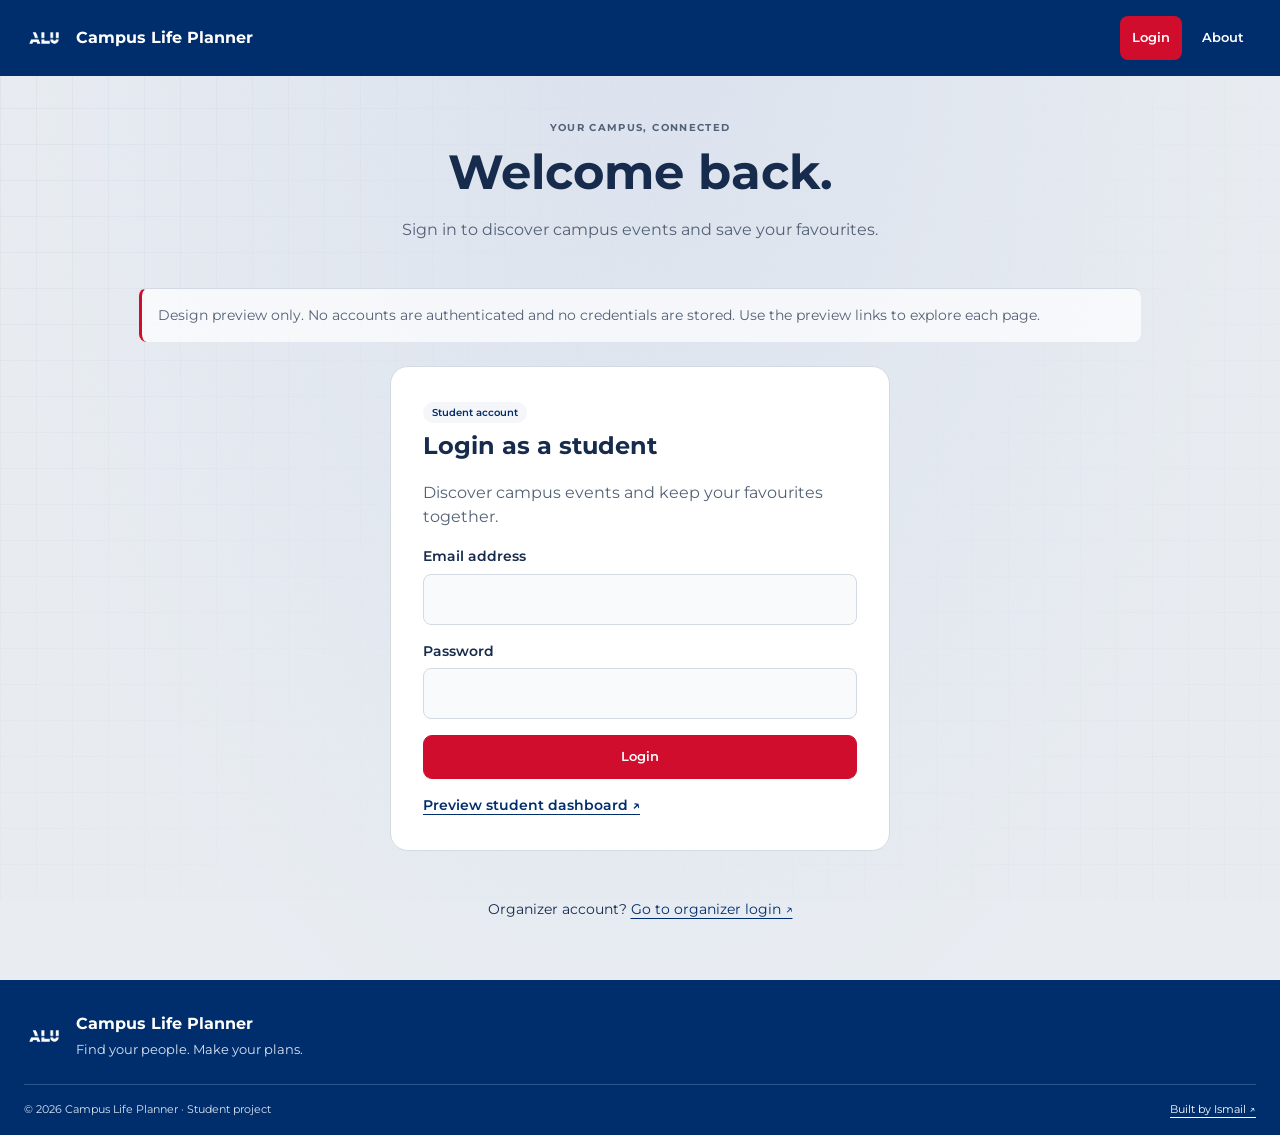
==== login.html @ 7268308b "Add event SVGs, HTML pages, and initial data structure for Campus Life Planner - Created SVG files f" ====
<!DOCTYPE html>
<html lang="en"><head><meta charset="UTF-8"><meta name="viewport" content="width=device-width, initial-scale=1.0">
<title>Student login — Campus Life Planner</title><link rel="stylesheet" href="styles/main.css"><link rel="stylesheet" href="styles/organizer.css">
<link rel="stylesheet" href="https://fonts.googleapis.com/css2?family=Montserrat:wght@400;500;600;700;800&display=swap"></head>
<body class="student-page login-page"><a class="skip-link" href="#main-content">Skip to main content</a>
<header><div class="logo"><img src="White_WOName.png" alt="" width="40" height="40"><h1>Campus Life Planner</h1></div><nav aria-label="Main navigation"><a href="login.html" aria-current="page">Login</a><a href="index.html#about">About</a></nav></header><main id="main-content" tabindex="-1"><div class="login-intro"><p class="eyebrow">YOUR CAMPUS, CONNECTED</p><h2>Welcome back.</h2><p class="muted">Sign in to discover campus events and save your favourites.</p></div><p class="prototype-note">Design preview only. No accounts are authenticated and no credentials are stored. Use the preview links to explore each page.</p><div class="login-grid single-login"><section class="admin-panel" aria-labelledby="student-heading"><span class="event-tag">Student account</span><h2 id="student-heading">Login as a student</h2><p class="muted">Discover campus events and keep your favourites together.</p><form><div class="form-field"><label for="student-email">Email address</label><input type="email" id="student-email" autocomplete="username" required></div><div class="form-field"><label for="student-password">Password</label><input type="password" id="student-password" autocomplete="current-password" required></div><button class="button-primary" type="submit" disabled>Login</button></form><a class="preview-link" href="index.html">Preview student dashboard ↗</a></section></div><p class="account-switch">Organizer account? <a href="organizer-login.html">Go to organizer login ↗</a></p></main><footer><div class="footer-content"><div class="footer-brand"><img src="White_WOName.png" alt="" width="40" height="40"><div><strong>Campus Life Planner</strong><p>Find your people. Make your plans.</p></div></div><div class="footer-bottom"><span>© 2026 Campus Life Planner · Student project</span><a href="https://github.com/Ismail-Nd">Built by Ismail ↗</a></div></div></footer></body></html>
---- styles/main.css ----
/* Luma-inspired layout; ALU navy/red palette. Student pages only. */
.student-page {
    --navy: #002e6d;
    --red: #d00d2d;
    --text: #172b4d;
    --muted: #536176;
    --border: #d3dae3;
    position: relative;
    isolation: isolate;
    margin: 0;
    font-family: Montserrat, system-ui, sans-serif;
    line-height: 1.55;
    color: var(--text);
    background: radial-gradient(ellipse at 50% 0, #dce3ef, transparent 650px), #e9edf2;
}

.student-page *,
.student-page *::before,
.student-page *::after {
    box-sizing: border-box;
}

.student-page::before,
.student-page::after {
    content: '';
    position: fixed;
    inset: 0;
    z-index: -1;
    pointer-events: none;
}

.student-page::before {
    background: url('../assets/noise.svg') repeat;
    opacity: .045;
}

.student-page::after {
    background-image: linear-gradient(#002e6d18 1px, transparent 1px), linear-gradient(90deg, #002e6d18 1px, transparent 1px);
    background-size: 36px 36px;
    mask-image: linear-gradient(115deg, #000, #0003 35%, transparent 55%, #0008);
    opacity: .4;
}

.student-page [hidden] {
    display: none !important;
}

.student-page :focus-visible {
    outline: 1px solid var(--navy);
    outline-offset: 4px;
}

.student-page h1,
.student-page h2,
.student-page h3 {
    line-height: 1.2;
}

.student-page a {
    color: var(--navy);
    text-underline-offset: 4px;
}

.student-page a:hover {
    color: var(--red);
}

.student-page button,
.student-page input,
.student-page select {
    font: inherit;
}

.student-page button {
    cursor: pointer;
}

.student-page .visually-hidden {
    position: absolute;
    width: 1px;
    height: 1px;
    padding: 0;
    margin: -1px;
    overflow: hidden;
    clip-path: inset(50%);
    white-space: nowrap;
    border: 0;
}

.student-page .skip-link {
    position: absolute;
    top: .5rem;
    left: .5rem;
    z-index: 20;
    padding: .75rem 1rem;
    background: var(--navy);
    color: white;
    transform: translateY(-200%);
}

.student-page .skip-link:focus {
    transform: translateY(0);
}

.student-page header {
    display: flex;
    flex-wrap: wrap;
    align-items: center;
    justify-content: space-between;
    gap: 1rem;
    padding: 1rem;
    background: var(--navy);
    color: white;
}

.student-page .logo {
    display: flex;
    align-items: center;
    gap: .75rem;
}

.student-page .logo img {
    object-fit: contain;
}

.student-page .logo h1 {
    font-size: 1rem;
    margin: 0;
}

.student-page nav {
    display: flex;
    flex-wrap: wrap;
    gap: .25rem;
}

.student-page nav a {
    display: inline-flex;
    align-items: center;
    min-height: 44px;
    padding: 10px 12px;
    color: white;
    font-size: .8rem;
    font-weight: 600;
    border-radius: 8px;
    text-decoration: none;
    transition: background-color 180ms ease;
}

.student-page nav a:hover,
.student-page nav a:focus-visible,
.student-page nav a[aria-current='page'] {
    background: var(--red);
    color: white;
}

.student-page header :focus-visible,
.student-page footer :focus-visible {
    outline-color: white;
}

.student-page main {
    width: 100%;
    max-width: 1400px;
    margin-inline: auto;
    min-height: 65vh;
    padding: 1.5rem 16px;
}

.student-page section {
    margin-bottom: 2rem;
    scroll-margin-top: 1rem;
}

.student-page .page-topbar {
    display: flex;
    flex-wrap: wrap;
    align-items: center;
    justify-content: space-between;
    gap: 1rem;
    margin-bottom: 1.75rem;
}

.student-page .page-topbar h2 {
    font-size: clamp(1.75rem, 3.5vw, 2.5rem);
    margin: 0;
    letter-spacing: -.03em;
}

.student-page .eyebrow {
    font-size: .65rem;
    font-weight: 700;
    letter-spacing: .13em;
    color: var(--muted);
    margin: 0 0 .35rem;
}

.student-page .page-actions {
    display: flex;
    flex-wrap: wrap;
    gap: .65rem;
}

.student-page .button-primary,
.student-page .button-secondary,
.student-page .icon-button {
    display: inline-flex;
    align-items: center;
    justify-content: center;
    min-height: 44px;
    padding: 10px 16px;
    border-radius: 9px;
    border: 1px solid var(--border);
    font-size: .8rem;
    font-weight: 600;
    text-decoration: none;
    gap: .5rem;
}

.student-page .button-primary {
    background: var(--red);
    color: white;
    border-color: var(--red);
    transition: background-color 180ms ease;
}

.student-page .button-primary:hover {
    color: white;
    background: #b30b27;
}

.student-page .button-secondary,
.student-page .icon-button {
    background: #f7f8fa;
    color: var(--navy);
}

.student-page .button-secondary:hover,
.student-page .icon-button:hover {
    background: #e5ebf3;
    color: var(--navy);
}

.student-page .icon-button {
    width: 44px;
    padding: 8px;
    font-size: 1.1rem;
}

.student-page .section-heading {
    display: flex;
    align-items: center;
    justify-content: space-between;
    flex-wrap: wrap;
    gap: .75rem;
    margin-bottom: 1rem;
}

.student-page .section-heading h2 {
    margin: 0;
    font-size: 1.4rem;
}

.student-page .muted {
    color: var(--muted);
}

.student-page .small {
    font-size: .75rem;
}

.student-page .recommended {
    display: flex;
    flex-direction: column;
    align-items: flex-start;
    gap: 1.25rem;
    background: #fff;
    padding: 1rem;
    border: 1px solid var(--border);
    border-radius: 18px;
    box-shadow: 0 6px 24px #002e6d06;
}

.student-page .recommended-image {
    width: 100%;
    min-width: 0;
    border-radius: 12px;
    overflow: hidden;
}

.student-page .recommended-image img {
    display: block;
    width: 100%;
    height: auto;
}

.student-page .recommended-description {
    flex: 1;
    min-width: 0;
}

.student-page .recommended-description h3 {
    font-size: clamp(1.4rem, 3vw, 2rem);
    color: var(--navy);
    margin: .75rem 0;
}

.student-page .recommended-description>p {
    max-width: 65ch;
    font-size: .9rem;
    color: var(--muted);
}

.student-page .event-facts {
    display: grid;
    grid-template-columns: auto minmax(0, 1fr);
    gap: 0 1rem;
    margin: 1rem 0;
    font-size: .8rem;
}

.student-page .event-facts dt,
.student-page .event-facts dd {
    padding: .6rem 0;
    margin: 0;
    border-bottom: 1px solid #e0e5ec;
}

.student-page .event-facts dt {
    color: var(--muted);
}

.student-page .event-facts dd {
    font-weight: 600;
    overflow-wrap: anywhere;
}

.student-page .carousel-controls {
    display: flex;
    justify-content: space-between;
    gap: 1rem;
    align-items: center;
    margin-top: .75rem;
}

.student-page .carousel-dots,
.student-page .carousel-buttons {
    display: flex;
    align-items: center;
    gap: .5rem;
}

.student-page .carousel-dot {
    width: 28px;
    height: 32px;
    padding: 8px;
    background: transparent;
    border: 0;
}

.student-page .carousel-dot::before {
    content: '';
    display: block;
    width: 8px;
    height: 8px;
    border-radius: 50%;
    background: #a4b1c4;
}

.student-page .carousel-dot[aria-current='true']::before {
    background: var(--red);
}

.student-page .search-filter {
    display: flex;
    flex-direction: column;
    gap: 1rem;
    padding: 0;
    border: 0;
    background: transparent;
    margin-bottom: 1.25rem;
}

.student-page .search {
    position: relative;
    width: 100%;
    max-width: 520px;
    min-width: 0;
}

.student-page .filter-group {
    display: flex;
    flex-wrap: wrap;
    align-items: flex-end;
    gap: .65rem;
    width: 100%;
}

.student-page .filter-field {
    flex: 1 1 125px;
    min-width: 0;
}

.student-page .filter-field label {
    display: block;
    font-size: .65rem;
    font-weight: 600;
    color: var(--muted);
    margin: 0 0 .25rem;
}

.student-page .search input,
.student-page .filter-field input,
.student-page .filter-field select {
    width: 100%;
    min-height: 44px;
    padding: 10px 12px;
    background: #fff;
    color: var(--text);
    border: 1px solid var(--border);
    border-radius: 8px;
    font-size: .75rem;
    min-width: 0;
}

.student-page .filter-field select {
    padding-right: 30px;
}

.student-page .search input {
    padding-left: 40px;
}

.student-page .search-icon {
    position: absolute;
    top: 50%;
    left: 12px;
    transform: translateY(-50%);
    width: 18px;
    height: 18px;
    pointer-events: none;
}

.student-page .error {
    color: #a30c26;
    font-size: .8rem;
}

.student-page .error:empty {
    display: none;
}

.student-page .event-list {
    display: flex;
    flex-wrap: wrap;
    gap: 1rem;
}

.student-page .event-card {
    flex: 0 1 100%;
    min-width: 0;
    display: flex;
    flex-direction: column;
    overflow: hidden;
    background: #fff;
    border: 5px solid #fff;
    border-radius: 25px;
    box-shadow: 0 5px 14px #001b4024;
    transition: box-shadow 180ms ease, border-color 180ms ease;
}

.student-page .event-card:hover {
    border-color: #fff;
    box-shadow: 0 9px 22px #001b4030;
}

.student-page .event-cover {
    display: block;
    width: 100%;
    height: 170px;
    object-fit: cover;
    object-position: center 30%;
}

.student-page .event-card-content {
    position: relative;
    display: flex;
    flex-direction: column;
    flex: 1;
    margin-top: -20px;
    padding: 1rem;
    border-radius: 20px 20px 0 0;
    background: #fff;
    color: var(--text);
}

.student-page .event-tag {
    align-self: flex-start;
    font-size: .65rem;
    padding: 4px 9px;
    background: #002e6d0a;
    color: var(--navy);
    border-radius: 999px;
    font-weight: 600;
}

.student-page .event-card h3 {
    font-size: 1.15rem;
    margin: .85rem 0 .65rem;
}

.student-page .event-title-button {
    text-align: left;
    color: var(--navy);
    border: 0;
    background: transparent;
    font: inherit;
    font-weight: 700;
    padding: 0;
}

.student-page .event-summary {
    margin: 0 0 1rem;
    font-size: .8rem;
    color: var(--muted);
}

.student-page .event-meta {
    color: var(--muted);
    font-size: .75rem;
    margin: auto 0 .85rem;
}

.student-page .event-meta span {
    display: block;
    margin-top: .25rem;
}

.student-page .card-actions {
    display: flex;
    flex-wrap: nowrap;
    gap: .65rem;
    margin-top: .75rem;
}

.student-page .card-actions .button-primary {
    flex: 1 1 auto;
    padding: 10px 12px;
    min-width: 0;
    font-size: .85rem;
}

.student-page .bookmark-button {
    display: inline-flex;
    align-items: center;
    justify-content: center;
    flex: 0 0 44px;
    width: 44px;
    height: 44px;
    min-width: 44px;
    min-height: 44px;
    padding: 8px;
    border: 1px solid var(--navy);
    border-radius: 9px;
    background: transparent;
    color: var(--navy);
}

.student-page .bookmark-button svg {
    width: 19px;
    height: 19px;
}

.student-page .bookmark-button[aria-pressed='true'] svg {
    fill: currentColor;
}

.student-page .bookmark-button:hover {
    background: #e6edf6;
}

.student-page .recommended .card-actions {
    max-width: 400px;
}

.student-page .empty-state {
    text-align: center;
    padding: 3rem 1rem;
    background: #ffffffa0;
    border: 1px dashed #aebdd0;
    border-radius: 14px;
}

.student-page .empty-state p {
    color: var(--muted);
    font-size: .85rem;
}

.student-page .organizer-list {
    display: flex;
    flex-wrap: wrap;
    gap: 1rem;
}

.student-page .organizer-profile {
    flex: 1 1 200px;
    text-align: center;
    padding: 1.5rem;
    background: #f9fafc;
    border: 1px solid var(--border);
    border-radius: 16px;
}

.student-page .organizer-profile img {
    width: 72px;
    height: 72px;
    border-radius: 20px;
}

.student-page .organizer-profile h3 {
    margin: 1rem 0 .5rem;
    font-size: .95rem;
}

.student-page .organizer-profile p {
    color: var(--navy);
    font-size: 1.4rem;
    font-weight: 700;
    margin: 0;
}

.student-page #about {
    padding: 1.5rem;
    background: #f7f9fc;
    border: 1px solid var(--border);
    border-radius: 16px;
}

.student-page #about h2 {
    font-size: 1.4rem;
    color: var(--navy);
}

.student-page .about-columns {
    display: flex;
    flex-wrap: wrap;
    gap: 2rem;
}

.student-page .about-columns>div {
    flex: 1 1 280px;
    min-width: 0;
}

.student-page .about-columns p {
    color: var(--muted);
    font-size: .85rem;
}

.student-page .contact-links {
    display: flex;
    flex-direction: column;
    gap: .5rem;
    overflow-wrap: anywhere;
    font-size: .85rem;
}

.student-page .prototype-note {
    padding-top: 1rem;
    border-top: 1px solid var(--border);
    font-size: .75rem;
    color: var(--muted);
}

.student-page footer {
    background: var(--navy);
    color: white;
    padding: 2rem 16px 1rem;
}

.student-page .footer-brand {
    display: flex;
    gap: .75rem;
    align-items: center;
    margin-bottom: 1rem;
}

.student-page .footer-brand img {
    object-fit: contain;
}

.student-page .footer-brand p {
    margin: .25rem 0 0;
    color: #dae4f2;
    font-size: .8rem;
}

.student-page .footer-bottom {
    display: flex;
    flex-wrap: wrap;
    justify-content: space-between;
    gap: .75rem;
    margin-top: 1.5rem;
    padding-top: 1rem;
    border-top: 1px solid #ffffff30;
    color: #dae4f2;
    font-size: .7rem;
}

.student-page .footer-bottom a {
    color: white;
}

.student-page dialog {
    width: min(760px, calc(100% - 32px));
    max-height: 90vh;
    padding: 1.25rem;
    border: 1px solid var(--border);
    border-radius: 18px;
    background: #f9fafc;
    color: var(--text);
}

.student-page dialog::backdrop {
    background: #001b4099;
    backdrop-filter: blur(3px);
}

.student-page .dialog-top {
    display: flex;
    justify-content: space-between;
    align-items: center;
    gap: 1rem;
    color: var(--muted);
    font-size: .8rem;
    margin-bottom: 1rem;
}

.student-page .dialog-image {
    display: block;
    width: min(100%, 280px);
    height: auto;
    margin-inline: auto;
    border-radius: 12px;
}

.student-page #dialog-title {
    color: var(--navy);
    font-size: 1.5rem;
}

.student-page #dialog-status {
    color: #a30c26;
    font-size: .8rem;
}

/* Reference-inspired rounded white panels; no folder tab. */
.student-page .event-card .event-tag {
    background: #002e6d0a;
    color: var(--navy);
}

.student-page .event-card .bookmark-button {
    border-color: var(--navy);
    color: var(--navy);
    background: transparent;
}

.student-page .event-card .bookmark-button:hover {
    background: #e6edf6;
}

.student-page .event-card :focus-visible {
    outline-color: var(--navy);
}

@media (min-width:360px) {
    .student-page nav {
        gap: .5rem;
    }
}

@media (min-width:768px) {
    .student-page main {
        padding: 1.75rem 24px;
    }

    .student-page header,
    .student-page footer {
        padding-inline: 24px;
    }

    .student-page .recommended {
        flex-direction: row;
        align-items: stretch;
        gap: 2rem;
        padding: 1.25rem;
    }

    .student-page .recommended-image {
        flex: 0 0 38%;
        width: 38%;
        max-width: 400px;
        position: relative;
        background: var(--navy);
        min-height: 400px;
    }
    .student-page .recommended-image img {
        position: absolute;
        inset: 0;
        width: 100%;
        height: 100%;
        object-fit: contain;
    }

    .student-page .recommended-description {
        padding: .5rem 0;
    }

    .student-page .event-card {
        flex-basis: calc((100% - 1rem)/2);
    }
}

@media (min-width:1024px) {
    .student-page .search-filter {
        flex-direction: row;
        align-items: flex-end;
        justify-content: space-between;
    }

    .student-page .search {
        flex: 1 1 320px;
        max-width: 460px;
    }

    .student-page .filter-group {
        flex: 0 1 650px;
        width: auto;
        flex-wrap: nowrap;
        margin-left: auto;
    }

    .student-page .event-card {
        flex-basis: calc((100% - 2rem)/3);
    }

    .student-page .event-cover {
        height: 170px;
    }
}

@media (prefers-reduced-motion:reduce) {

    .student-page nav a,
    .student-page .button-primary,
    .student-page .event-card {
        transition: none;
    }
}
---- styles/organizer.css ----
/* Organizer and account layouts; shared colors and navigation use main.css. */
.admin-page .prototype-note, .login-page .prototype-note { padding: 1rem; border-left: 3px solid var(--red); background: #ffffffb0; border-radius: 8px; font-size: .85rem; margin-bottom: 1.5rem; }
.admin-stats { display: flex; flex-wrap: wrap; gap: 1rem; margin-bottom: 2rem; }
.admin-stats article { flex: 1 1 200px; padding: 1.4rem; background: white; border: 1px solid var(--border); border-radius: 16px; }
.admin-stats span, .admin-stats strong { display: block; }
.admin-stats span { color: var(--muted); font-size: .85rem; }
.admin-stats strong { font-size: 2rem; color: var(--navy); margin-top: .4rem; }
.admin-stats small { font-size: 1rem; }
.admin-panel { background: white; border: 1px solid var(--border); border-radius: 18px; padding: 1.25rem; margin-bottom: 1rem; }
.admin-panel h2 { margin-top: .5rem; }
.admin-form { display: flex; flex-wrap: wrap; gap: 1rem; }
.form-field { display: flex; flex-direction: column; gap: .4rem; flex: 1 1 100%; margin-bottom: 1rem; }
.form-field label { font-size: .85rem; font-weight: 600; }
.form-field input, .form-field select, .form-field textarea { width: 100%; min-height: 44px; border: 1px solid var(--border); border-radius: 8px; padding: .75rem; background: #f9fafc; color: var(--text); font: inherit; }
.form-field textarea { resize: vertical; }
.form-field small { color: var(--muted); }
.full-field { flex-basis: 100%; }
.login-page main { max-width: 1050px; min-height: 75vh; }
.login-intro { text-align: center; padding: 1rem 0; }
.login-intro h2 { font-size: clamp(2rem,4vw,3rem); margin: .5rem 0; }
.login-grid { display: flex; flex-wrap: wrap; gap: 1.5rem; }
.login-grid .admin-panel { flex: 1 1 300px; }
.login-grid .button-primary { width: 100%; }
.preview-link { display: inline-block; margin-top: 1rem; font-size: .85rem; font-weight: 600; }
@media (min-width: 360px) { .admin-panel { padding: 1.5rem; } }
@media (min-width: 768px) { .admin-form .form-field { flex-basis: calc(50% - .5rem); } .admin-form .full-field { flex-basis: 100%; } }
@media (min-width: 1024px) { .admin-page #add-event { margin-top: 2rem; } .login-grid .admin-panel { padding: 2rem; } }

.login-page .single-login { max-width: 500px; margin-inline: auto; }
.login-page .account-switch { text-align: center; font-size: .85rem; margin: 1rem 0 2rem; }

.admin-page .nav-create { background: transparent; color: white; border: 0; border-radius: 8px; padding: 10px 12px; min-height: 44px; font-size: .8rem; font-weight: 600; }
.admin-page .nav-create:hover { background: var(--red); }
.events-table-wrap { overflow-x: auto; border: 1px solid var(--border); border-radius: 14px; background: white; }
.events-table { width: 100%; min-width: 950px; border-collapse: collapse; text-align: left; font-size: .8rem; }
.events-table th, .events-table td { padding: .65rem .85rem; border-bottom: 1px solid var(--border); }
.events-table thead { background: #f3f5f8; color: var(--muted); }
.events-table tbody tr:last-child > * { border-bottom: 0; }
.events-table tbody tr:hover { background: #f8faff; }
.events-table tbody th { font-weight: 600; color: var(--navy); }
.events-table small { display: block; color: var(--muted); font-size: .7rem; }
.rsvp-cell { font-weight: 700; font-variant-numeric: tabular-nums; }
.table-actions { display: flex; gap: .25rem; justify-content: flex-end; }
.table-action { display: inline-flex; align-items: center; justify-content: center; flex: 0 0 44px; width: 44px; height: 44px; border: 1px solid transparent; border-radius: 8px; background: transparent; color: var(--navy); padding: 10px; }
.table-action svg { width: 22px; height: 22px; }
.table-action:hover { border-color: var(--border); background: #edf2f8; }
.delete-action { color: #b0102d; }
.admin-page .admin-popup { position: fixed; inset: 0; margin: auto; width: min(720px, calc(100vw - 32px)); max-height: calc(100dvh - 32px); overflow-y: auto; padding: 1.25rem; border: 1px solid var(--border); border-radius: 18px; background: white; color: var(--text); box-shadow: 0 20px 80px #001b4040; }
.admin-popup::backdrop { background: #001b4066; }
.popup-heading { display: flex; gap: 1rem; align-items: center; justify-content: space-between; margin-bottom: 1.25rem; }
.popup-heading h2 { font-size: 1.4rem; margin: 0; }
.popup-actions { display: flex; justify-content: flex-end; gap: .75rem; }
.attendee-list { list-style: none; padding: 0; }
.attendee-list li { padding: .85rem 0; border-bottom: 1px solid var(--border); }
.delete-button { min-height: 44px; padding: .6rem 1rem; color: #a30c26; background: white; border: 1px solid #c46d7c; border-radius: 8px; }
@media (min-width:768px) { .admin-page .admin-popup { padding: 1.75rem; } }
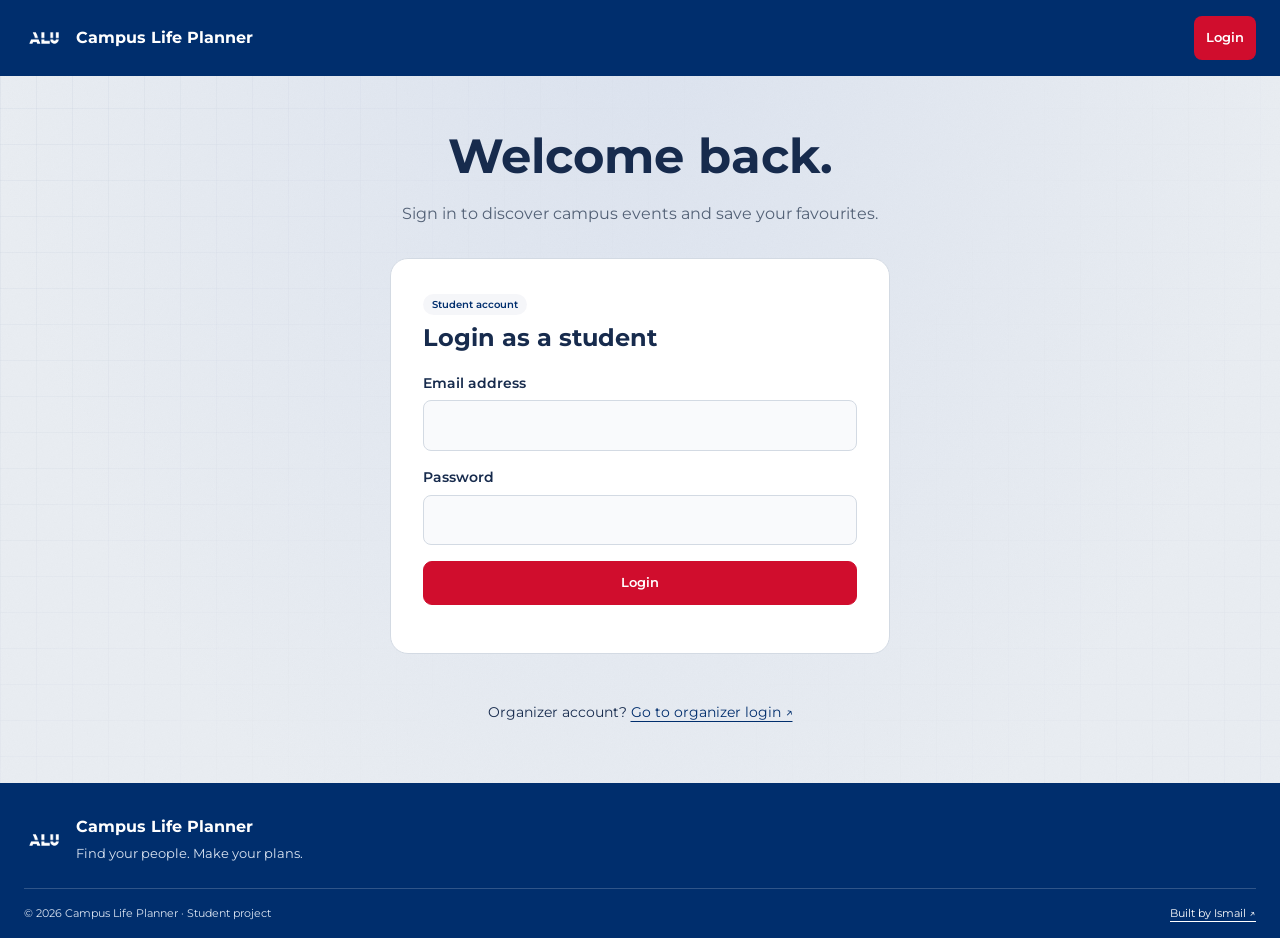
==== commit e4eace97: "refactor: M7 Clean up login and organizer pages; enhance form validation and remove prototype notes" ====
--- a/login.html
+++ b/login.html
@@ -1,6 +1,63 @@
 <!DOCTYPE html>
-<html lang="en"><head><meta charset="UTF-8"><meta name="viewport" content="width=device-width, initial-scale=1.0">
-<title>Student login — Campus Life Planner</title><link rel="stylesheet" href="styles/main.css"><link rel="stylesheet" href="styles/organizer.css">
-<link rel="stylesheet" href="https://fonts.googleapis.com/css2?family=Montserrat:wght@400;500;600;700;800&display=swap"></head>
-<body class="student-page login-page"><a class="skip-link" href="#main-content">Skip to main content</a>
-<header><div class="logo"><img src="White_WOName.png" alt="" width="40" height="40"><h1>Campus Life Planner</h1></div><nav aria-label="Main navigation"><a href="login.html" aria-current="page">Login</a><a href="index.html#about">About</a></nav></header><main id="main-content" tabindex="-1"><div class="login-intro"><p class="eyebrow">YOUR CAMPUS, CONNECTED</p><h2>Welcome back.</h2><p class="muted">Sign in to discover campus events and save your favourites.</p></div><p class="prototype-note">Design preview only. No accounts are authenticated and no credentials are stored. Use the preview links to explore each page.</p><div class="login-grid single-login"><section class="admin-panel" aria-labelledby="student-heading"><span class="event-tag">Student account</span><h2 id="student-heading">Login as a student</h2><p class="muted">Discover campus events and keep your favourites together.</p><form><div class="form-field"><label for="student-email">Email address</label><input type="email" id="student-email" autocomplete="username" required></div><div class="form-field"><label for="student-password">Password</label><input type="password" id="student-password" autocomplete="current-password" required></div><button class="button-primary" type="submit" disabled>Login</button></form><a class="preview-link" href="index.html">Preview student dashboard ↗</a></section></div><p class="account-switch">Organizer account? <a href="organizer-login.html">Go to organizer login ↗</a></p></main><footer><div class="footer-content"><div class="footer-brand"><img src="White_WOName.png" alt="" width="40" height="40"><div><strong>Campus Life Planner</strong><p>Find your people. Make your plans.</p></div></div><div class="footer-bottom"><span>© 2026 Campus Life Planner · Student project</span><a href="https://github.com/Ismail-Nd">Built by Ismail ↗</a></div></div></footer></body></html>+<html lang="en">
+    <head>
+        <meta charset="UTF-8">
+        <meta name="viewport" content="width=device-width, initial-scale=1.0">
+<title>Student login — Campus Life Planner</title>
+<link rel="stylesheet" href="styles/main.css">
+<link rel="stylesheet" href="styles/organizer.css">
+<link rel="stylesheet" href="https://fonts.googleapis.com/css2?family=Montserrat:wght@400;500;600;700;800&display=swap">
+</head>
+<body class="student-page login-page" data-role="student">
+    <a class="skip-link" href="#main-content">Skip to main content</a>
+<header>
+    <div class="logo">
+        <img src="White_WOName.png" alt="" width="40" height="40">
+        <h1>Campus Life Planner</h1>
+    </div>
+    <nav aria-label="Main navigation">
+        <a href="login.html" aria-current="page">Login</a>
+    </nav>
+</header>
+<main id="main-content" tabindex="-1">
+    <div class="login-intro">
+
+        <h2>Welcome back.</h2>
+        <p class="muted">Sign in to discover campus events and save your favourites.</p>
+    </div>
+    <div class="login-grid single-login">
+        <section class="admin-panel" aria-labelledby="student-heading">
+            <span class="event-tag">Student account</span>
+            <h2 id="student-heading">Login as a student</h2>
+            <form>
+                <div class="form-field">
+                    <label for="student-email">Email address</label>
+                    <input type="email" id="student-email" autocomplete="username" required>
+                </div><div class="form-field">
+                    <label for="student-password">Password</label>
+                    <input type="password" id="student-password" autocomplete="current-password" required>
+                </div>
+                <button class="button-primary" type="submit">Login</button>
+                <p id="login-error" role="alert"></p>
+            </form>
+        </section>
+    </div>
+    <p class="account-switch">Organizer account? <a href="organizer-login.html">Go to organizer login ↗</a></p>
+</main>
+<footer>
+    <div class="footer-content">
+        <div class="footer-brand">
+            <img src="White_WOName.png" alt="" width="40" height="40">
+            <div>
+                <strong>Campus Life Planner</strong>
+                <p>Find your people. Make your plans.</p>
+            </div>
+        </div><div class="footer-bottom">
+            <span>© 2026 Campus Life Planner · Student project</span>
+            <a href="https://github.com/Ismail-Nd">Built by Ismail ↗</a>
+        </div>
+    </div>
+</footer>
+<script type="module" src="scripts/login.js"></script>
+</body>
+</html>
--- a/styles/main.css
+++ b/styles/main.css
@@ -269,47 +269,7 @@
     font-size: .75rem;
 }
 
-.student-page .recommended {
-    display: flex;
-    flex-direction: column;
-    align-items: flex-start;
-    gap: 1.25rem;
-    background: #fff;
-    padding: 1rem;
-    border: 1px solid var(--border);
-    border-radius: 18px;
-    box-shadow: 0 6px 24px #002e6d06;
-}
-
-.student-page .recommended-image {
-    width: 100%;
-    min-width: 0;
-    border-radius: 12px;
-    overflow: hidden;
-}
-
-.student-page .recommended-image img {
-    display: block;
-    width: 100%;
-    height: auto;
-}
-
-.student-page .recommended-description {
-    flex: 1;
-    min-width: 0;
-}
-
-.student-page .recommended-description h3 {
-    font-size: clamp(1.4rem, 3vw, 2rem);
-    color: var(--navy);
-    margin: .75rem 0;
-}
-
-.student-page .recommended-description>p {
-    max-width: 65ch;
-    font-size: .9rem;
-    color: var(--muted);
-}
+
 
 .student-page .event-facts {
     display: grid;
@@ -550,35 +510,6 @@
     font-size: .85rem;
 }
 
-.student-page .bookmark-button {
-    display: inline-flex;
-    align-items: center;
-    justify-content: center;
-    flex: 0 0 44px;
-    width: 44px;
-    height: 44px;
-    min-width: 44px;
-    min-height: 44px;
-    padding: 8px;
-    border: 1px solid var(--navy);
-    border-radius: 9px;
-    background: transparent;
-    color: var(--navy);
-}
-
-.student-page .bookmark-button svg {
-    width: 19px;
-    height: 19px;
-}
-
-.student-page .bookmark-button[aria-pressed='true'] svg {
-    fill: currentColor;
-}
-
-.student-page .bookmark-button:hover {
-    background: #e6edf6;
-}
-
 .student-page .recommended .card-actions {
     max-width: 400px;
 }
@@ -600,33 +531,6 @@
     display: flex;
     flex-wrap: wrap;
     gap: 1rem;
-}
-
-.student-page .organizer-profile {
-    flex: 1 1 200px;
-    text-align: center;
-    padding: 1.5rem;
-    background: #f9fafc;
-    border: 1px solid var(--border);
-    border-radius: 16px;
-}
-
-.student-page .organizer-profile img {
-    width: 72px;
-    height: 72px;
-    border-radius: 20px;
-}
-
-.student-page .organizer-profile h3 {
-    margin: 1rem 0 .5rem;
-    font-size: .95rem;
-}
-
-.student-page .organizer-profile p {
-    color: var(--navy);
-    font-size: 1.4rem;
-    font-weight: 700;
-    margin: 0;
 }
 
 .student-page #about {
@@ -760,16 +664,6 @@
     color: var(--navy);
 }
 
-.student-page .event-card .bookmark-button {
-    border-color: var(--navy);
-    color: var(--navy);
-    background: transparent;
-}
-
-.student-page .event-card .bookmark-button:hover {
-    background: #e6edf6;
-}
-
 .student-page .event-card :focus-visible {
     outline-color: var(--navy);
 }
@@ -805,6 +699,7 @@
         background: var(--navy);
         min-height: 400px;
     }
+
     .student-page .recommended-image img {
         position: absolute;
         inset: 0;
@@ -857,4 +752,191 @@
     .student-page .event-card {
         transition: none;
     }
+}
+
+/* M2 settings and planning dashboard layouts. */
+.student-page .settings-panel {
+    background: white;
+    padding: 1.25rem;
+    border: 1px solid var(--border);
+    border-radius: 16px;
+}
+
+.student-page .settings-panel h2,
+.student-page .settings-panel h3 {
+    margin-top: 0;
+}
+
+.student-page .settings-field {
+    display: flex;
+    flex-direction: column;
+    gap: .5rem;
+    margin: 1.25rem 0;
+}
+
+.student-page .settings-field label {
+    font-weight: 600;
+    font-size: .85rem;
+}
+
+.student-page .settings-field input,
+.student-page .settings-field select {
+    width: 100%;
+    max-width: 480px;
+    min-height: 44px;
+    padding: .75rem;
+    border: 1px solid var(--border);
+    border-radius: 8px;
+    background: #f9fafc;
+    color: var(--text);
+}
+
+.student-page .settings-field small {
+    color: var(--muted);
+}
+
+.student-page .planning-stats {
+    display: flex;
+    flex-wrap: wrap;
+    gap: 1rem;
+}
+
+.student-page .planning-stats>div {
+    flex: 1 1 200px;
+    background: white;
+    border: 1px solid var(--border);
+    border-radius: 16px;
+    padding: 1.25rem;
+}
+
+.student-page .planning-stats dt {
+    color: var(--muted);
+    font-size: .85rem;
+}
+
+.student-page .planning-stats dd {
+    margin: .5rem 0 0;
+    font-size: 1.8rem;
+    font-weight: 700;
+    color: var(--navy);
+}
+
+.student-page .planning-stats small,
+.student-page .target-value small {
+    font-size: .8rem;
+}
+
+.student-page .planning-panels {
+    display: flex;
+    flex-wrap: wrap;
+    gap: 1rem;
+}
+
+.student-page .planning-panels>section {
+    flex: 1 1 300px;
+    min-width: 0;
+}
+
+.student-page .trend-chart {
+    display: flex;
+    gap: .5rem;
+    list-style: none;
+    padding: 0;
+    margin: 1rem 0 0;
+    height: 130px;
+}
+
+.student-page .trend-chart li {
+    flex: 1;
+    min-width: 0;
+    display: flex;
+    flex-direction: column;
+    justify-content: flex-end;
+    align-items: center;
+    gap: .4rem;
+    font-size: .7rem;
+}
+
+.student-page .trend-bar {
+    height: var(--bar-height);
+    width: min(100%, 32px);
+    background: var(--navy);
+    border-radius: 5px 5px 0 0;
+}
+
+.student-page .target-value {
+    font-size: 1.6rem;
+    font-weight: 700;
+}
+
+.student-page progress {
+    width: 100%;
+    accent-color: var(--red);
+}
+
+.student-page .logo {
+    min-width: 0;
+}
+
+.student-page .event-card,
+.student-page .recommended-description {
+    min-width: 0;
+}
+
+.student-page .settings-field input[type=file] {
+    font-size: .75rem;
+}
+
+@media (min-width: 768px) {
+    .student-page .settings-panel {
+        padding: 1.75rem;
+    }
+}
+
+.student-page .case-toggle {
+    display: flex;
+    align-items:
+        center;
+    gap: .5rem;
+    min-height: 44px;
+    font-size: .75rem;
+    color: var(--muted);
+}
+
+.student-page .case-toggle input {
+    width: 16px;
+    min-height: 16px;
+    height: 16px;
+    margin: 0;
+    accent-color: var(--navy);
+}
+
+.student-page .search:has(.case-toggle) .search-icon {
+    top: 22px;
+}
+
+.student-page mark {
+    background: #ffe19a;
+    color: #172b4d;
+    border-radius: 2px;
+    padding: 0 .05em;
+}
+
+.student-page .chart-row {
+    display: flex;
+    flex-wrap: wrap;
+    align-items: center;
+    gap: 1rem;
+    margin-bottom: 0.75rem;
+}
+
+.student-page .chart-row span {
+    flex: 0 0 210px;
+    font-size: 0.85rem;
+}
+
+.student-page .chart-row progress {
+    flex: 1 1 150px;
+    min-width: 0;
+    accent-color: var(--navy);
 }
--- a/styles/organizer.css
+++ b/styles/organizer.css
@@ -1,56 +1,336 @@
 /* Organizer and account layouts; shared colors and navigation use main.css. */
-.admin-page .prototype-note, .login-page .prototype-note { padding: 1rem; border-left: 3px solid var(--red); background: #ffffffb0; border-radius: 8px; font-size: .85rem; margin-bottom: 1.5rem; }
-.admin-stats { display: flex; flex-wrap: wrap; gap: 1rem; margin-bottom: 2rem; }
-.admin-stats article { flex: 1 1 200px; padding: 1.4rem; background: white; border: 1px solid var(--border); border-radius: 16px; }
-.admin-stats span, .admin-stats strong { display: block; }
-.admin-stats span { color: var(--muted); font-size: .85rem; }
-.admin-stats strong { font-size: 2rem; color: var(--navy); margin-top: .4rem; }
-.admin-stats small { font-size: 1rem; }
-.admin-panel { background: white; border: 1px solid var(--border); border-radius: 18px; padding: 1.25rem; margin-bottom: 1rem; }
-.admin-panel h2 { margin-top: .5rem; }
-.admin-form { display: flex; flex-wrap: wrap; gap: 1rem; }
-.form-field { display: flex; flex-direction: column; gap: .4rem; flex: 1 1 100%; margin-bottom: 1rem; }
-.form-field label { font-size: .85rem; font-weight: 600; }
-.form-field input, .form-field select, .form-field textarea { width: 100%; min-height: 44px; border: 1px solid var(--border); border-radius: 8px; padding: .75rem; background: #f9fafc; color: var(--text); font: inherit; }
-.form-field textarea { resize: vertical; }
-.form-field small { color: var(--muted); }
-.full-field { flex-basis: 100%; }
-.login-page main { max-width: 1050px; min-height: 75vh; }
-.login-intro { text-align: center; padding: 1rem 0; }
-.login-intro h2 { font-size: clamp(2rem,4vw,3rem); margin: .5rem 0; }
-.login-grid { display: flex; flex-wrap: wrap; gap: 1.5rem; }
-.login-grid .admin-panel { flex: 1 1 300px; }
-.login-grid .button-primary { width: 100%; }
-.preview-link { display: inline-block; margin-top: 1rem; font-size: .85rem; font-weight: 600; }
-@media (min-width: 360px) { .admin-panel { padding: 1.5rem; } }
-@media (min-width: 768px) { .admin-form .form-field { flex-basis: calc(50% - .5rem); } .admin-form .full-field { flex-basis: 100%; } }
-@media (min-width: 1024px) { .admin-page #add-event { margin-top: 2rem; } .login-grid .admin-panel { padding: 2rem; } }
-
-.login-page .single-login { max-width: 500px; margin-inline: auto; }
-.login-page .account-switch { text-align: center; font-size: .85rem; margin: 1rem 0 2rem; }
-
-.admin-page .nav-create { background: transparent; color: white; border: 0; border-radius: 8px; padding: 10px 12px; min-height: 44px; font-size: .8rem; font-weight: 600; }
-.admin-page .nav-create:hover { background: var(--red); }
-.events-table-wrap { overflow-x: auto; border: 1px solid var(--border); border-radius: 14px; background: white; }
-.events-table { width: 100%; min-width: 950px; border-collapse: collapse; text-align: left; font-size: .8rem; }
-.events-table th, .events-table td { padding: .65rem .85rem; border-bottom: 1px solid var(--border); }
-.events-table thead { background: #f3f5f8; color: var(--muted); }
-.events-table tbody tr:last-child > * { border-bottom: 0; }
-.events-table tbody tr:hover { background: #f8faff; }
-.events-table tbody th { font-weight: 600; color: var(--navy); }
-.events-table small { display: block; color: var(--muted); font-size: .7rem; }
-.rsvp-cell { font-weight: 700; font-variant-numeric: tabular-nums; }
-.table-actions { display: flex; gap: .25rem; justify-content: flex-end; }
-.table-action { display: inline-flex; align-items: center; justify-content: center; flex: 0 0 44px; width: 44px; height: 44px; border: 1px solid transparent; border-radius: 8px; background: transparent; color: var(--navy); padding: 10px; }
-.table-action svg { width: 22px; height: 22px; }
-.table-action:hover { border-color: var(--border); background: #edf2f8; }
-.delete-action { color: #b0102d; }
-.admin-page .admin-popup { position: fixed; inset: 0; margin: auto; width: min(720px, calc(100vw - 32px)); max-height: calc(100dvh - 32px); overflow-y: auto; padding: 1.25rem; border: 1px solid var(--border); border-radius: 18px; background: white; color: var(--text); box-shadow: 0 20px 80px #001b4040; }
-.admin-popup::backdrop { background: #001b4066; }
-.popup-heading { display: flex; gap: 1rem; align-items: center; justify-content: space-between; margin-bottom: 1.25rem; }
-.popup-heading h2 { font-size: 1.4rem; margin: 0; }
-.popup-actions { display: flex; justify-content: flex-end; gap: .75rem; }
-.attendee-list { list-style: none; padding: 0; }
-.attendee-list li { padding: .85rem 0; border-bottom: 1px solid var(--border); }
-.delete-button { min-height: 44px; padding: .6rem 1rem; color: #a30c26; background: white; border: 1px solid #c46d7c; border-radius: 8px; }
-@media (min-width:768px) { .admin-page .admin-popup { padding: 1.75rem; } }
+.admin-page .prototype-note,
+.login-page .prototype-note {
+    padding: 1rem;
+    border-left: 3px solid var(--red);
+    background: #ffffffb0;
+    border-radius: 8px;
+    font-size: .85rem;
+    margin-bottom: 1.5rem;
+}
+
+.admin-stats {
+    display: flex;
+    flex-wrap: wrap;
+    gap: 1rem;
+    margin-bottom: 2rem;
+}
+
+.admin-stats article {
+    flex: 1 1 200px;
+    padding: 1.4rem;
+    background: white;
+    border: 1px solid var(--border);
+    border-radius: 16px;
+}
+
+.admin-stats span,
+.admin-stats strong {
+    display: block;
+}
+
+.admin-stats span {
+    color: var(--muted);
+    font-size: .85rem;
+}
+
+.admin-stats strong {
+    font-size: 2rem;
+    color: var(--navy);
+    margin-top: .4rem;
+}
+
+.admin-stats small {
+    font-size: 1rem;
+}
+
+.admin-panel {
+    background: white;
+    border: 1px solid var(--border);
+    border-radius: 18px;
+    padding: 1.25rem;
+    margin-bottom: 1rem;
+}
+
+.admin-panel h2 {
+    margin-top: .5rem;
+}
+
+.admin-form {
+    display: flex;
+    flex-wrap: wrap;
+    gap: 1rem;
+}
+
+.form-field {
+    display: flex;
+    flex-direction: column;
+    gap: .4rem;
+    flex: 1 1 100%;
+    margin-bottom: 1rem;
+}
+
+.form-field label {
+    font-size: .85rem;
+    font-weight: 600;
+}
+
+.form-field input,
+.form-field select,
+.form-field textarea {
+    width: 100%;
+    min-height: 44px;
+    border: 1px solid var(--border);
+    border-radius: 8px;
+    padding: .75rem;
+    background: #f9fafc;
+    color: var(--text);
+    font: inherit;
+}
+
+.form-field textarea {
+    resize: vertical;
+}
+
+.form-field small {
+    color: var(--muted);
+}
+
+.full-field {
+    flex-basis: 100%;
+}
+
+.login-page main {
+    max-width: 1050px;
+    min-height: 75vh;
+}
+
+.login-intro {
+    text-align: center;
+    padding: 1rem 0;
+}
+
+.login-intro h2 {
+    font-size: clamp(2rem, 4vw, 3rem);
+    margin: .5rem 0;
+}
+
+.login-grid {
+    display: flex;
+    flex-wrap: wrap;
+    gap: 1.5rem;
+}
+
+.login-grid .admin-panel {
+    flex: 1 1 300px;
+}
+
+.login-grid .button-primary {
+    width: 100%;
+}
+
+.preview-link {
+    display: inline-block;
+    margin-top: 1rem;
+    font-size: .85rem;
+    font-weight: 600;
+}
+
+@media (min-width: 360px) {
+    .admin-panel {
+        padding: 1.5rem;
+    }
+}
+
+@media (min-width: 768px) {
+    .admin-form .form-field {
+        flex-basis: calc(50% - .5rem);
+    }
+
+    .admin-form .full-field {
+        flex-basis: 100%;
+    }
+}
+
+@media (min-width: 1024px) {
+    .admin-page #add-event {
+        margin-top: 2rem;
+    }
+
+    .login-grid .admin-panel {
+        padding: 2rem;
+    }
+}
+
+.login-page .single-login {
+    max-width: 500px;
+    margin-inline: auto;
+}
+
+.login-page .account-switch {
+    text-align: center;
+    font-size: .85rem;
+    margin: 1rem 0 2rem;
+}
+
+.admin-page .nav-create {
+    background: transparent;
+    color: white;
+    border: 0;
+    border-radius: 8px;
+    padding: 10px 12px;
+    min-height: 44px;
+    font-size: .8rem;
+    font-weight: 600;
+}
+
+.admin-page .nav-create:hover {
+    background: var(--red);
+}
+
+.events-table-wrap {
+    overflow-x: auto;
+    border: 1px solid var(--border);
+    border-radius: 14px;
+    background: white;
+}
+
+.events-table {
+    width: 100%;
+    min-width: 950px;
+    border-collapse: collapse;
+    text-align: left;
+    font-size: .8rem;
+}
+
+.events-table th,
+.events-table td {
+    padding: .65rem .85rem;
+    border-bottom: 1px solid var(--border);
+}
+
+.events-table thead {
+    background: #f3f5f8;
+    color: var(--muted);
+}
+
+.events-table tbody tr:last-child>* {
+    border-bottom: 0;
+}
+
+.events-table tbody tr:hover {
+    background: #f8faff;
+}
+
+.events-table tbody th {
+    font-weight: 600;
+    color: var(--navy);
+}
+
+.events-table small {
+    display: block;
+    color: var(--muted);
+    font-size: .7rem;
+}
+
+.rsvp-cell {
+    font-weight: 700;
+    font-variant-numeric: tabular-nums;
+}
+
+.table-actions {
+    display: flex;
+    gap: .25rem;
+    justify-content: flex-end;
+}
+
+.table-action {
+    display: inline-flex;
+    align-items: center;
+    justify-content: center;
+    flex: 0 0 44px;
+    width: 44px;
+    height: 44px;
+    border: 1px solid transparent;
+    border-radius: 8px;
+    background: transparent;
+    color: var(--navy);
+    padding: 10px;
+}
+
+.table-action svg {
+    width: 22px;
+    height: 22px;
+}
+
+.table-action:hover {
+    border-color: var(--border);
+    background: #edf2f8;
+}
+
+.delete-action {
+    color: #b0102d;
+}
+
+.admin-page .admin-popup {
+    position: fixed;
+    inset: 0;
+    margin: auto;
+    width: min(720px, calc(100vw - 32px));
+    max-height: calc(100dvh - 32px);
+    overflow-y: auto;
+    padding: 1.25rem;
+    border: 1px solid var(--border);
+    border-radius: 18px;
+    background: white;
+    color: var(--text);
+    box-shadow: 0 20px 80px #001b4040;
+}
+
+.admin-popup::backdrop {
+    background: #001b4066;
+}
+
+.popup-heading {
+    display: flex;
+    gap: 1rem;
+    align-items: center;
+    justify-content: space-between;
+    margin-bottom: 1.25rem;
+}
+
+.popup-heading h2 {
+    font-size: 1.4rem;
+    margin: 0;
+}
+
+.popup-actions {
+    display: flex;
+    justify-content: flex-end;
+    gap: .75rem;
+}
+
+.attendee-list {
+    list-style: none;
+    padding: 0;
+}
+
+.attendee-list li {
+    padding: .85rem 0;
+    border-bottom: 1px solid var(--border);
+}
+
+.delete-button {
+    min-height: 44px;
+    padding: .6rem 1rem;
+    color: #a30c26;
+    background: white;
+    border: 1px solid #c46d7c;
+    border-radius: 8px;
+}
+
+@media (min-width:768px) {
+    .admin-page .admin-popup {
+        padding: 1.75rem;
+    }
+}
